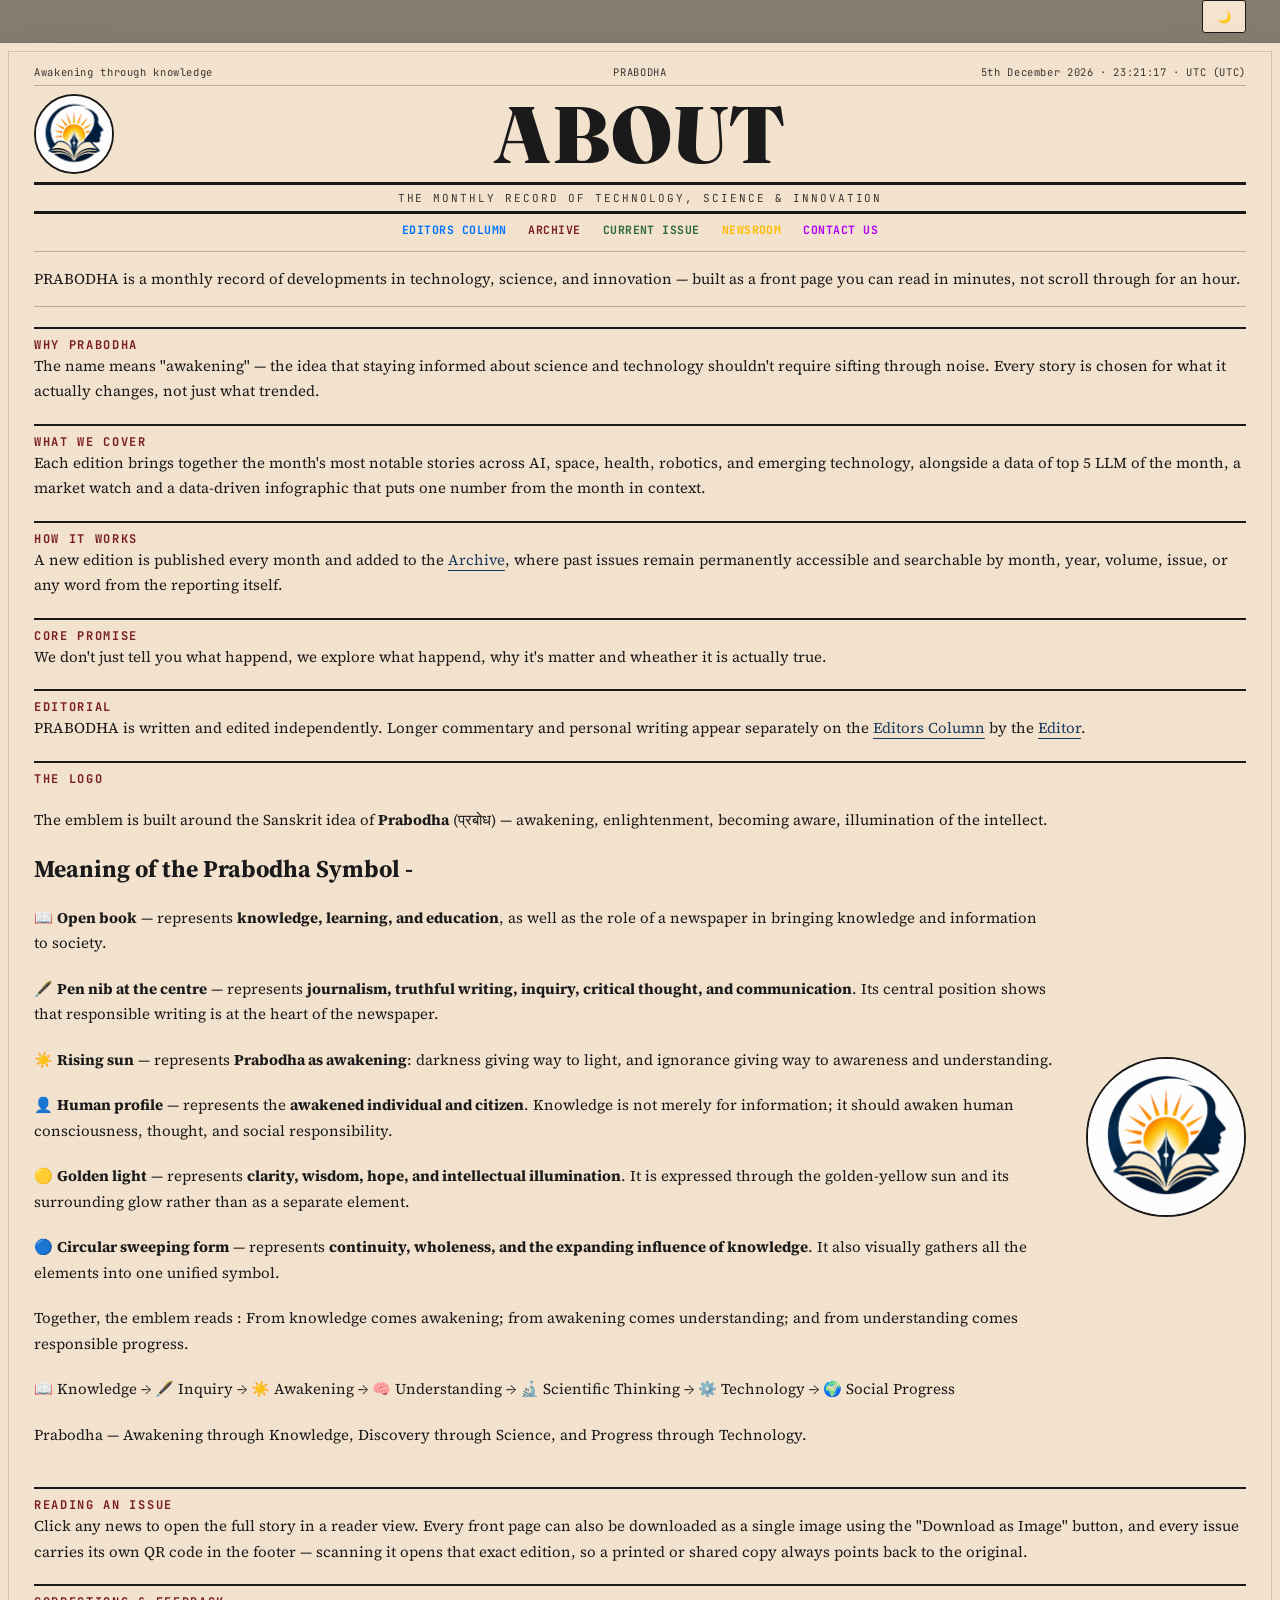
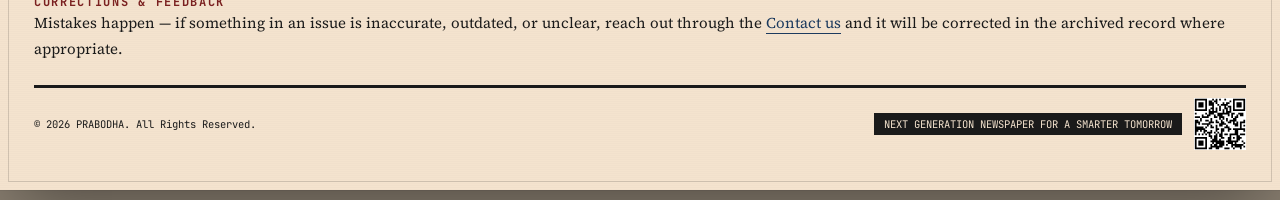
==== about.html @ 3f0d732d "ALL FILES UPLOAD" ====
<!DOCTYPE html>
<html lang="en">
<head>
<meta charset="UTF-8">
<meta name="viewport" content="width=device-width, initial-scale=1.0">
<title>About</title>
<link rel="preconnect" href="https://fonts.googleapis.com">
<link href="https://fonts.googleapis.com/css2?family=Fraunces:ital,opsz,wght@0,9..144,400;0,9..144,600;0,9..144,900;1,9..144,500&family=Source+Serif+4:ital,wght@0,400;0,600;1,400&family=JetBrains+Mono:wght@400;500;700&display=swap" rel="stylesheet">
<link rel="stylesheet" href="style.css">
<script src="qrcode-gen.js"></script>
<script>
  (function(){
    var t = localStorage.getItem("prabodha-theme") || "light";
    if (t === "dark") document.documentElement.setAttribute("data-theme", "dark");
  })();
</script>
<link rel="icon" type="image/png" href="image\PRABODHA - LOGObg.png">
</head>
<body>

<div class="page-toolbar no-print">
  <button id="themeToggle" class="theme-toggle" onclick="toggleTheme()">🌙 </button>
</div>

<div class="paper">
  <header class="masthead">
    <div class="masthead-top masthead-top-center">
      <span id="motto">Awakening through knowledge</span>
      <span>PRABODHA</span>
      <span id="liveDateTime">—</span>
    </div>
    <div class="title-row">
  <img src="image/PRABODHA - LOGO.png" alt="Logo" class="masthead-logo">
  <h1 class="title">ABOUT</h1>
</div>
    <div class="masthead-sub">THE MONTHLY RECORD OF TECHNOLOGY, SCIENCE &amp; INNOVATION</div>
    <nav class="sections">
      <a href="https://sites.google.com/view/tanmaysaha/blog" class="editors-link">Editors Column</a>
      <a href="archive.html" class="archive-link">Archive</a>
      <a href="index.html" class="current-link">Current Issue</a>
      <a href="https://mr-banti.github.io/prabodha-online/" class="newsroom-link">NEWSROOM</a>
      <a href="https://forms.gle/8tFfdZ5xhYNx6UPv8" class="contact-link">CONTACT US</a>
    </nav>
  </header>

  <section class="about-body">
    <p class="about-lead">
      PRABODHA is a monthly record of developments in technology, science, and innovation —
      built as a front page you can read in minutes, not scroll through for an hour.
    </p>

    <div class="section-heading">WHY PRABODHA</div>
    <p>
      The name means "awakening" — the idea that staying informed about science and technology
      shouldn't require sifting through noise. Every story is chosen for what it actually changes,
      not just what trended.
    </p>

    <div class="section-heading">WHAT WE COVER</div>
    <p>
      Each edition brings together the month's most notable stories across AI, space, health,
      robotics, and emerging technology, alongside a data of top 5 LLM of the month, a market watch and a data-driven infographic
      that puts one number from the month in context.
    </p>

    <div class="section-heading">HOW IT WORKS</div>
    <p>
      A new edition is published every month and added to the <a href="archive.html">Archive</a>,
      where past issues remain permanently accessible and searchable by month, year, volume, issue,
      or any word from the reporting itself.
    </p>

     <div class="section-heading">CORE PROMISE</div>
    <p>
       We don't just tell you what happend, we explore what happend, why it's matter and wheather it is actually true.
    </p>

    <div class="section-heading">EDITORIAL</div>
    <p>
      PRABODHA is written and edited independently. Longer commentary and personal writing appear
      separately on the <a href="https://sites.google.com/view/tanmaysaha/blog">Editors Column</a> by the <a href="https://sites.google.com/view/tanmaysaha"> Editor</a>.
    </p>

    <div class="section-heading">THE LOGO</div>
<div class="logo-about">
  <div class="logo-about-text">
    <p>
      The emblem is built around the Sanskrit idea of <strong>Prabodha</strong> (प्रबोध) —
      awakening, enlightenment, becoming aware, illumination of the intellect.
    </p>
    
    
    <h2>Meaning of the Prabodha Symbol -</h2>

   <p>📖 <strong>Open book</strong> — represents <strong>knowledge, learning, and education</strong>, as well as the role of a newspaper in bringing knowledge and information to society.</p>

   <p>🖋️ <strong>Pen nib at the centre</strong> — represents <strong>journalism, truthful writing, inquiry, critical thought, and communication</strong>. Its central position shows that responsible writing is at the heart of the newspaper.</p>

   <p>☀️ <strong>Rising sun</strong> — represents <strong>Prabodha as awakening</strong>: darkness giving way to light, and ignorance giving way to awareness and understanding.</p>

    <p>👤 <strong>Human profile</strong> — represents the <strong>awakened individual and citizen</strong>. Knowledge is not merely for information; it should awaken human consciousness, thought, and social responsibility.</p>

    <p>🟡 <strong>Golden light</strong> — represents <strong>clarity, wisdom, hope, and intellectual illumination</strong>. It is expressed through the golden-yellow sun and its surrounding glow rather than as a separate element.
    </p>

    <p>🔵 <strong>Circular sweeping form</strong> — represents <strong>continuity, wholeness, and the expanding influence of knowledge</strong>. It also visually gathers all the elements into one unified symbol.</p>

    
    <p>
      Together, the emblem reads : From knowledge comes awakening; from awakening comes understanding; and from understanding comes responsible progress.
    </p>

    <p>
      📖 Knowledge → 🖋️ Inquiry → ☀️ Awakening → 🧠 Understanding → 🔬 Scientific Thinking → ⚙️ Technology → 🌍 Social Progress
    </p>

    <p>
      Prabodha — Awakening through Knowledge, Discovery through Science, and Progress through Technology.
    </p>

  </div>
  <img src="image/PRABODHA - LOGO.png" alt="PRABODHA Logo" class="logo-about-img">
</div>


    <!-- <div class="section-heading">SECTIONS IN EVERY ISSUE</div>
    <p>
      <strong>Story</strong> — the month's single biggest development, covered in depth.<br>
      <strong>Short Story</strong> — smaller updates worth knowing in a few lines.<br>
      <strong>Headlines</strong> — a wider scan of the month's other major stories.<br>
      <strong>Market Watch</strong> — a quick snapshot of relevant market movement.<br>
      <strong>Top 5 AI models this last week or month </strong> — AI models.<br>
      <strong>Infographic</strong> — one number from the month, visualized.
    </p> -->

    <div class="section-heading">READING AN ISSUE</div>
    <p>
      Click any news to open the full story in a reader view. Every front page can also be
      downloaded as a single image using the "Download as Image" button, and every issue carries
      its own QR code in the footer — scanning it opens that exact edition, so a printed or shared
      copy always points back to the original.
    </p>

    <div class="section-heading">CORRECTIONS &amp; FEEDBACK</div>
    <p>
      Mistakes happen — if something in an issue is inaccurate, outdated, or unclear, reach out
      through the <a href="https://forms.gle/8tFfdZ5xhYNx6UPv8">Contact us</a> and
      it will be corrected in the archived record where appropriate.
    </p>
  </section>

  <footer class="paper-footer">
    <span>© <span id="copyYear"></span> PRABODHA. All Rights Reserved.</span>
    <div class="foot-right">
      <span class="foot-tag">NEXT GENERATION NEWSPAPER FOR A SMARTER TOMORROW</span>
      <span class="foot-qr" id="footQr" title="Scan to open About"></span>
    </div>
  </footer>
</div>

<script>
  // ---- Live local date, 24h time, and timezone in the masthead ----
  function ordinalSuffix(n) {
    const v = n % 100;
    if (v >= 11 && v <= 13) return "th";
    switch (n % 10) {
      case 1: return "st";
      case 2: return "nd";
      case 3: return "rd";
      default: return "th";
    }
  }
  function updateLiveDateTime() {
    const el = document.getElementById("liveDateTime");
    if (!el) return;
    const now = new Date();
    const day = now.getDate();
    const month = now.toLocaleString("en-US", { month: "long" });
    const year = now.getFullYear();
    const hh = String(now.getHours()).padStart(2, "0");
    const mm = String(now.getMinutes()).padStart(2, "0");
    const ss = String(now.getSeconds()).padStart(2, "0");
    let tz = Intl.DateTimeFormat().resolvedOptions().timeZone || "";
    try {
      const tzShort = new Intl.DateTimeFormat("en-US", { timeZoneName: "short" })
        .formatToParts(now).find(p => p.type === "timeZoneName");
      if (tzShort) tz = `${tz} (${tzShort.value})`;
    } catch (e) {}
    el.textContent = `${day}${ordinalSuffix(day)} ${month} ${year} · ${hh}:${mm}:${ss} · ${tz}`;
  }
  updateLiveDateTime();
  setInterval(updateLiveDateTime, 1000);
  document.getElementById("copyYear").textContent = new Date().getFullYear();

  function renderPageQr() {
    const el = document.getElementById("footQr");
    if (!el || typeof qrcode !== "function") return;
    const link = window.location.href.split("?")[0].split("#")[0];
    const qr = qrcode(0, "M");
    qr.addData(link);
    qr.make();
    el.innerHTML = qr.createSvgTag({ cellSize: 2, margin: 1 });
    el.title = link;
  }
  renderPageQr();

  function toggleTheme() {
    const root = document.documentElement;
    const isDark = root.getAttribute("data-theme") === "dark";
    if (isDark) { root.removeAttribute("data-theme"); localStorage.setItem("prabodha-theme", "light"); }
    else { root.setAttribute("data-theme", "dark"); localStorage.setItem("prabodha-theme", "dark"); }
    updateThemeBtn();
  }
  function updateThemeBtn() {
    const btn = document.getElementById("themeToggle");
    if (!btn) return;
    btn.textContent = document.documentElement.getAttribute("data-theme") === "dark" ? "☀️ " : "🌙 ";
  }
  updateThemeBtn();
</script>
</body>
</html>
---- style.css ----
/* ============================================================
   PRABODH — broadsheet newsprint design system
   Palette: #f2ede1 paper, #1a1a1a ink, #7a1f1f masthead red,
            #1c3a5e tech-blue accent, #b7ac95 hairline
   Type: Fraunces (display), Source Serif 4 (body), JetBrains Mono (data/labels)
   ============================================================ */

:root{
  --paper:#f4e3ce;
  --paper-shade:#ecd5b8;
  --ink:#1a1a1a;
  --ink-soft:#3a3632;
  --rule:#b7ac95;
  --rule-strong:#1a1a1a;
  --red:#7a2020;
  --blue:#1c3a5e;
  --blue-soft:#5c8fb3;
  --green:#2e6b3e;
}

[data-theme="dark"]{
  --paper:#1b1a17;
  --paper-shade:#232019;
  --ink:#ece6d9;
  --ink-soft:#b8afa0;
  --rule:#4a463c;
  --rule-strong:#ece6d9;
  --red:#d9615c;
  --blue:#7aa9d1;
  --blue-soft:#5c8fb3;
  --green:#5fa872;
}

*{box-sizing:border-box;}
html{scroll-behavior:smooth; overflow-x:hidden; max-width:100%;}

body{
  margin:0;
  background:#867c6e;
  font-family:'Source Serif 4', serif;
  color:var(--ink);
  -webkit-font-smoothing:antialiased;
  transition:background .2s ease;
  overflow-x:hidden;
  max-width:100%;
}
[data-theme="dark"] body{background:#0e0d0b;}
[data-theme="dark"] .startup{background:var(--paper-shade); border-color:var(--ink);}
[data-theme="dark"] .demo-source{color:var(--ink-soft);}
[data-theme="dark"] .foot-tag{background:var(--paper-shade); color:var(--ink);}
[data-theme="dark"] .paper{box-shadow:0 0 0 1px rgba(255,255,255,0.06), 0 30px 60px -20px rgba(0,0,0,0.6);}
[data-theme="dark"] .paper::before{border-color:rgba(255,255,255,0.12);}
[data-theme="dark"] .overlay-inner{box-shadow:0 20px 60px rgba(0,0,0,0.7); border-color:rgba(255,255,255,0.12);}
[data-theme="dark"] img.lead-image,
[data-theme="dark"] img.article-img,
[data-theme="dark"] img.sec-img,
[data-theme="dark"] img.feat-img,
[data-theme="dark"] img.bottom-img,
[data-theme="dark"] img.highlight-img{filter:brightness(.92) contrast(1.05);}

.paper{
  max-width:1330px;
  margin:10px auto;
  background:
    repeating-linear-gradient(0deg, rgba(0,0,0,0.012) 0px, rgba(0,0,0,0.012) 1px, transparent 1px, transparent 2px),
    var(--paper);
  box-shadow: 0 0 0 1px rgba(0,0,0,0.05), 0 30px 60px -20px rgba(0,0,0,0.4);
  padding: 22px 34px 40px;
  position:relative;
}

.paper::before{
  content:"";
  position:absolute; inset:8px;
  border:1px solid rgba(0,0,0,0.15);
  pointer-events:none;
}

/* ---------- MASTHEAD ---------- */
.masthead-top{
  display:flex;
  justify-content:space-between;
  font-family:'JetBrains Mono', monospace;
  font-size:10.5px;
  letter-spacing:0.06em;
  padding-bottom:6px;
  border-bottom:1px solid var(--rule);
  color:var(--ink-soft);
  margin-bottom: 8px;
}

/* ---------- MASTHEAD LOGO---------- */

.masthead .title-row {
  position: relative;
  display: flex;
  align-items: center;
  justify-content: center;
  margin: 0;
  line-height: 1;
}
.masthead .title-row .title {
  margin: 0 !important;
  line-height: 1 !important;
  font-size: 5rem !important;
}
.masthead-logo {
  position: absolute;
  left: 0;
  height: 80px;
  width: 80px;
  border-radius: 50%;
  object-fit: cover;
  border: 2px solid var(--ink)
}

/* Centered-title variant (About / Archive pages) — keeps index.html untouched */
.masthead-top.masthead-top-center > *{ flex:1 1 0; }
.masthead-top.masthead-top-center > *:first-child{ text-align:left; }
.masthead-top.masthead-top-center > *:last-child{ text-align:right; }
.masthead-top.masthead-top-center > *:not(:first-child):not(:last-child){ text-align:center; }

.title{
  font-family:'Fraunces', serif;
  font-weight:900;
  font-size:clamp(42px, 7vw, 76px);
  text-align:center;
  letter-spacing:0.01em;
  margin:14px 0 2px;
  line-height:0.95;
}

.masthead-sub{
  text-align:center;
  font-family:'JetBrains Mono', monospace;
  font-size:11px;
  letter-spacing:0.18em;
  color:var(--ink-soft);
  border-top:3px solid var(--ink);
  border-bottom:3px solid var(--ink);
  padding:6px 0;
  margin-top:8px;
}

.sections{
  display:flex;
  justify-content:center;
  gap:22px;
  flex-wrap:wrap;
  padding:8px 0 10px;
  font-family:'JetBrains Mono', monospace;
  font-size:11.5px;
  letter-spacing:0.04em;
  border-bottom:1px solid var(--rule);
}
.sections a{
  color:var(--ink);
  text-decoration:none;
  text-transform:uppercase;
  padding-bottom:2px;
  border-bottom:2px solid transparent;
  transition:border-color .15s;
}
.sections a:hover, .sections a:focus-visible{border-color:var(--red);}
.sections a.archive-link{color:var(--red); font-weight:700;}
.sections a.current-link{color:var(--green); font-weight:700;}
.sections a.about-link{color:#ff7002; font-weight:700;}
.sections a.newsroom-link{color:#fcbd01; font-weight:700;}
.sections a.editors-link{color:#0173ff; font-weight:700;}
.sections a.contact-link{color:#b103fc; font-weight:700;}

/* ---------- HIGHLIGHTS STRIP ---------- */
.highlights{
  display:grid;
  grid-template-columns:repeat(4,1fr);
  gap:0;
  margin-top:14px;
  
}
.highlight-item{
  padding:12px 14px;
  border-right:1px solid var(--rule);
  cursor:pointer;
  display:flex;
  flex-direction:row-reverse;
  gap:10px;
  align-items:flex-start;
}
.highlight-item:last-child{border-right:none;}
.highlight-item .h-tag{
  font-family:'JetBrains Mono', monospace;
  font-size:10px;
  letter-spacing:0.08em;
  color:var(--red);
  font-weight:700;
}
.highlight-item .h-title{
  font-family:'Fraunces', serif;
  font-weight:600;
  font-size:14.5px;
  line-height:1.25;
  margin:5px 0 6px;
}
.highlight-item .h-page{
  font-family:'JetBrains Mono', monospace;
  font-size:10px;
  color:var(--ink-soft);
}
.highlight-item:hover .h-title{color:var(--red);}
.h-text{flex:1; min-width:0;}

/* ---------- MAIN GRID ---------- */
.front-grid{
  display:grid;
  grid-template-columns: 1fr 300px;
  gap:0 26px;
  margin-top:8px;
}

/* Column 1 block: lead story + demo tab stacked together */
.col1-block{
  grid-column:1;
}
.lead-story{
  border-bottom:1px solid var(--rule);
  padding-bottom:22px;
  cursor:pointer;
}
.kicker{
  font-family:'JetBrains Mono', monospace;
  font-size:11px;
  letter-spacing:0.1em;
  color:var(--red);
  font-weight:700;
}
.lead-headline{
  font-family:'Fraunces', serif;
  font-weight:900;
  font-size:clamp(30px, 3.6vw, 44px);
  line-height:1.04;
  margin:8px 0 8px;
}
.lead-deck{
  font-family:'Source Serif 4', serif;
  font-style:italic;
  font-size:17px;
  color:var(--blue);
  margin:0 0 14px;
}
.lead-body-preview{
  display:grid;
  grid-template-columns: 1fr 1.3fr;
  gap:18px;
  align-items:start;
}
.lead-body-preview.no-image{
  grid-template-columns: 1fr;
}
.lead-dateplace{
  font-weight:700;
  font-size:14px;
}
.lead-text{
  font-size:14.5px;
  line-height:1.55;
  column-gap:18px;
}
.lead-text p{
  text-align:justify;
  margin:0 0 12px;
}
.lead-text p:last-child{margin-bottom:0;}
.lead-text-full{
  margin-top:14px;
}
.lead-image{
  width:100%;
  aspect-ratio:16/10;
  object-fit:cover;
  border:1px solid var(--ink);
}
.lead-caption{
  font-family:'JetBrains Mono', monospace;
  font-size:10.5px;
  color:var(--ink-soft);
  margin-top:6px;
  font-style:italic;
}
.read-more{
  display:inline-block;
  margin-top:10px;
  font-family:'JetBrains Mono', monospace;
  font-size:11px;
  letter-spacing:0.06em;
  color:var(--red);
  font-weight:700;
}

/* ---------- RAIL / SIDEBAR ---------- */
.rail{grid-column:2; align-self:start;}
.rail-block{margin-bottom:20px;}
.rail-head{
  font-family:'Fraunces', serif;
  font-weight:700;
  font-size:15px;
  text-transform:uppercase;
  letter-spacing:0.04em;
  border-bottom:2px solid var(--ink);
  padding-bottom:5px;
  margin:0 0 10px;
}
.rail-section-label{
  font-family:'JetBrains Mono', monospace;
  font-size:11px;
  font-weight:700;
  letter-spacing:0.12em;
  color:var(--ink-soft);
  border-top:2px solid var(--ink);
  border-bottom:none;
  padding:7px 0 0;
  margin:0 0 10px;
  text-transform:uppercase;
}
.brief-item{
  padding:9px 0;
  border-bottom:1px dashed var(--rule);
  cursor:pointer;
}
.brief-item:last-child{border-bottom:none;}
.brief-item h4{
  font-family:'Fraunces', serif;
  font-size:14px;
  font-weight:600;
  color:var(--blue);
  margin:0 0 4px;
  line-height:1.25;
}
.brief-item:hover h4{color:var(--red);}
.brief-item .b-tag,
.brief-item .h-tag{
  font-family:'JetBrains Mono', monospace;
  font-size:10px;
  letter-spacing:0.08em;
  color:var(--red);
  font-weight:700;
}
.brief-item p{
  text-align:justify;
  font-size:12.5px;
  margin:0 0 4px;
  color:var(--ink-soft);
  line-height:1.4;
}
.brief-item .h-page{
  font-family:'JetBrains Mono', monospace;
  font-size:10px;
  color:var(--ink-soft);
}

.market{
  background:var(--paper-shade);
  color:var(--ink);
  border:1px solid var(--ink);
  padding:12px 14px 14px;
}
.market .rail-head{
  color:var(--ink);
  border-bottom:2px solid var(--ink);
}
.market-table{width:100%; border-collapse:collapse; font-family:'JetBrains Mono', monospace; font-size:11.5px;}
.market-table td{padding:5px 0; border-bottom:1px solid var(--rule);}
.market-table tr:last-child td{border-bottom:none;}
.market-table td.name{color:var(--ink);}
.market-table td.change{text-align:right; font-weight:700;}
.change.up{color:#3f8f4c;}
.change.down{color:#b23c3c;}
.market-note{font-family:'JetBrains Mono', monospace; font-size:9.5px; color:var(--ink-soft); margin-top:8px;}

/* ---------- STARTUP SPOTLIGHT (boxed, section-label heading like other sections) ---------- */
.startup{
  cursor:pointer;
  background:var(--paper-shade);
  border:1px solid var(--ink);
  padding:12px 14px 14px;
}
.startup-section-label{
  font-family:'JetBrains Mono', monospace;
  font-size:11px;
  font-weight:700;
  letter-spacing:0.12em;
  color:var(--ink-soft);
  border-bottom:2px solid var(--ink);
  padding-bottom:7px;
  margin:0 0 10px;
  text-transform:uppercase;
}
.startup-img{
  width:100%;
  aspect-ratio:16/10;
  object-fit:cover;
  border:1px solid var(--ink);
  margin-bottom:8px;
}
.startup-tag{
  font-family:'JetBrains Mono', monospace;
  font-size:10px;
  letter-spacing:0.08em;
  color:var(--red);
  font-weight:700;
}
.startup-headline{
  font-family:'Fraunces', serif;
  font-weight:700;
  font-size:15px;
  line-height:1.25;
  color:var(--blue);
  margin:5px 0 6px;
}
.startup:hover .startup-headline{color:var(--red);}
.startup-summary{
  font-family:'Source Serif 4', serif;
  font-size:12.5px;
  line-height:1.45;
  color:var(--ink-soft);
  margin:0;
  text-align:justify;
}

/* ---------- DEMO TAB (placeholder section below cover story) ---------- */
.demo-tab{
  background:var(--paper-shade);
  color:var(--ink);
  border:1px solid var(--ink);
  padding:12px 14px 14px;
  margin-top:16px;
}
.demo-tab .rail-head{
  color:var(--ink);
  border-bottom:2px solid var(--ink);
}
.demo-tab-body{
  font-family:'JetBrains Mono', monospace;
  font-size:11px;
  font-weight:700;
  color:var(--ink-soft);
  line-height:1.7;
}
.demo-table{
  width:100%;
  border-collapse:collapse;
  font-family:'JetBrains Mono', monospace;
  font-size:11px;
  font-weight:700;
}
.demo-table th, .demo-table td{
  padding:7px 8px;
  text-align:center;
  border-bottom:1px solid var(--rule);
}
.demo-table th{
  color:var(--ink);
  font-weight:700;
  text-transform:uppercase;
  letter-spacing:0.04em;
  font-size:10px;
  border-bottom:2px solid var(--ink);
}
.demo-table td{color:var(--ink-soft); font-weight:700;}
.demo-table td.demo-rank{
  font-weight:700;
  color:var(--ink);
}
.demo-table td.demo-name{
  font-weight:700;
  color:var(--ink);
}
.demo-table .col-basis{width:56px; text-align:center;}
.demo-table .col-name{width:150px; text-align:left; white-space:nowrap;}
.demo-source{
  font-family:'JetBrains Mono', monospace;
  font-size:9.5px;
  color:var(--ink-soft);
  margin-top:8px;
}
.trend{font-size:10px; margin-left:2px;}
.trend-up{color:#3f8f4c;}
.trend-down{color:#b23c3c;}
.trend-same{color:var(--blue);}
.demo-table tr:last-child td{border-bottom:none;}

/* ---------- SECTION HEADING ---------- */
.section-heading{
  grid-column:1 / -1;
  font-family:'JetBrains Mono', monospace;
  font-size:12px;
  font-weight:700;
  letter-spacing:0.14em;
  color:var(--ink-soft);
  border-top:2px solid var(--ink);
  padding-top:8px;
  margin-top:6px;
}

/* ---------- SECONDARY 3-COL ---------- */
.secondary-grid{
  grid-column:1 / -1;
  display:grid;
  grid-template-columns:repeat(3,1fr);
  gap:22px;
  padding:14px 0 20px;
}
.sec-story{cursor:pointer;}
.sec-tag{
  font-family:'JetBrains Mono', monospace;
  font-size:10px;
  letter-spacing:0.08em;
  color:var(--blue);
  font-weight:700;
}
.sec-headline{
  font-family:'Fraunces', serif;
  font-weight:700;
  font-size:18px;
  line-height:1.2;
  margin:6px 0 8px;
}
.sec-story:hover .sec-headline{color:var(--red);}
.sec-img{
  width:100%;
  aspect-ratio:16/10;
  object-fit:cover;
  border:1px solid var(--ink);
  margin-bottom:8px;
}
.sec-summary{font-size:13px; line-height:1.45; color:var(--ink-soft); margin:0; text-align:justify;}
.sec-page{font-family:'JetBrains Mono', monospace; font-size:10px; color:var(--ink-soft); float:right;}

/* ---------- FEATURE ROW (2 featured stories + quote/infographic) ---------- */
.feature-row{
  grid-column:1 / -1;
  display:grid;
  grid-template-columns: 1fr 1fr 0.85fr;
  gap:0 28px;
  align-items:start;
  padding:22px 0;
}
.featured-story{cursor:pointer;}
.featured-story-2{cursor:pointer;}
.feat-tag{font-family:'JetBrains Mono', monospace; font-size:10px; letter-spacing:0.08em; color:var(--red); font-weight:700;}
.feat-headline{font-family:'Fraunces', serif; font-weight:900; font-size:23px; line-height:1.12; margin:8px 0 6px;}
.featured-story:hover .feat-headline{color:var(--red);}
.feat-dek{font-style:italic; color:var(--blue); font-size:14px; margin:0 0 10px;}
.feat-body{display:flex; gap:14px; align-items:flex-start;}
.feat-img{width:120px; aspect-ratio:1/1.1; object-fit:cover; border:1px solid var(--ink); flex-shrink:0;}
.feat-summary{font-size:13.5px; line-height:1.5; color:var(--ink-soft); margin:0; text-align:justify;}

.quote-info-col{
  display:flex;
  flex-direction:column;
  gap:16px;
}

.infographic-block{
  border:1px solid var(--rule);
  padding:14px;
}
.info-title{
  font-family:'JetBrains Mono', monospace;
  font-size:10px; letter-spacing:0.08em; color:var(--blue); font-weight:700;
  margin-bottom:2px;
}
.info-headline{font-family:'Fraunces', serif; font-weight:700; font-size:16px; margin:0 0 10px;}
.donut-wrap{display:flex; align-items:center; gap:14px;}
.donut-legend{font-size:11px; line-height:1.9;}
.legend-swatch{display:inline-block; width:10px; height:10px; margin-right:6px; vertical-align:middle;}
.info-source{font-family:'JetBrains Mono', monospace; font-size:9.5px; color:var(--ink-soft); margin-top:8px;}




/* ---------- BOTTOM STRIP ---------- */
.bottom-strip{
  grid-column:1 / -1;
  display:grid;
  grid-template-columns:repeat(3,1fr);
  gap:22px;
  padding-top:20px;
}
.bottom-item{display:flex; gap:12px; cursor:pointer;}
.bottom-img{width:90px; height:90px; object-fit:cover; border:1px solid var(--ink); flex-shrink:0;}
.bottom-tag{font-family:'JetBrains Mono', monospace; font-size:9.5px; letter-spacing:0.06em; color:var(--blue); font-weight:700;}
.bottom-headline{font-family:'Fraunces', serif; font-weight:700; font-size:14.5px; line-height:1.2; margin:4px 0 4px;}
.bottom-item:hover .bottom-headline{color:var(--red);}
.bottom-summary{font-size:11.5px; color:var(--ink-soft); line-height:1.35; margin:0; text-align:justify;}

/* ---------- FOOTER ---------- */
.paper-footer{
  margin-top:24px;
  border-top:3px solid var(--ink);
  padding-top:10px;
  display:flex;
  justify-content:space-between;
  align-items:center;
  flex-wrap:wrap;
  gap:8px;
  font-family:'JetBrains Mono', monospace;
  font-size:10.5px;
}
.foot-links{display:flex; gap:16px;}
.foot-links a{color:var(--ink); text-decoration:none;}
.foot-tag{background:var(--ink); color:var(--paper); padding:4px 10px;}
.foot-middle{display:flex; align-items:center; gap:16px; font-family:'JetBrains Mono',monospace; font-size:11px; letter-spacing:0.5px;}
.foot-right{display:flex; align-items:center; gap:12px;}
.foot-qr{display:flex; align-items:center;}
.foot-qr svg{width:52px; height:52px; display:block;}

/* ---------- OVERLAY (article reader) ---------- */
.overlay{
  position:fixed; inset:0;
  background:rgba(20,18,14,0.78);
  display:none;
  align-items:flex-start;
  justify-content:center;
  overflow-y:auto;
  padding:40px 16px;
  z-index:100;
}
.overlay.open{display:flex;}
.overlay-inner{
  background:var(--paper);
  max-width:720px;
  width:100%;
  padding:36px 40px 46px;
  position:relative;
  box-shadow:0 20px 60px rgba(0,0,0,0.5);
  border:1px solid rgba(0,0,0,0.2);
}
.close-btn{
  position:absolute; top:14px; right:16px;
  background:none; border:none;
  font-size:28px; line-height:1; cursor:pointer;
  color:var(--ink); font-family:serif;
}
.close-btn:hover{color:var(--red);}
.article-tag{font-family:'JetBrains Mono', monospace; font-size:11px; color:var(--red); letter-spacing:0.08em; font-weight:700;}
.lead-story .article-tag{display:block; margin-top:12px; margin-bottom:8px;}
.article-headline{font-family:'Fraunces', serif; font-weight:900; font-size:32px; line-height:1.08; margin:10px 0 8px;}
.article-dek{font-style:italic; color:var(--blue); font-size:16px; margin:0 0 14px;}
.article-meta{font-family:'JetBrains Mono', monospace; font-size:10.5px; color:var(--ink-soft); border-top:1px solid var(--rule); border-bottom:1px solid var(--rule); padding:6px 0; margin-bottom:16px;}
.article-img{width:100%; aspect-ratio:16/9; object-fit:cover; border:1px solid var(--ink); margin-bottom:6px;}
.article-caption{font-family:'JetBrains Mono', monospace; font-size:10.5px; color:var(--ink-soft); font-style:italic; margin:0 0 18px;}
.article-body p{font-size:16px; line-height:1.65; margin:0 0 14px; text-align:justify;}
.article-body p:first-child::first-letter{
  font-family:'Fraunces', serif; font-weight:900; font-size:52px; float:left; line-height:0.8; padding:6px 8px 0 0; color:var(--red);
}

/* ---------- ARTICLE SOURCES (numbered, shown only inside opened article) ---------- */
.article-sources{
  margin-top:22px;
  padding-top:12px;
  border-top:1px dashed var(--rule);
}
.article-sources-head{
  font-family:'JetBrains Mono', monospace;
  font-size:9.5px;
  font-weight:700;
  letter-spacing:0.14em;
  color:var(--ink-soft);
  margin-bottom:6px;
}
.source-list{
  list-style:none;
  margin:0;
  padding:0;
}
.source-item{
  font-family:'JetBrains Mono', monospace;
  font-size:10.5px;
  line-height:1.6;
  color:var(--ink-soft);
}
.source-num{
  color:var(--red);
  font-weight:700;
  margin-right:2px;
}
.source-item a{
  color:var(--blue);
  text-decoration:none;
  border-bottom:1px dotted var(--blue-soft);
  word-break:break-all;
}
.source-item a:hover{color:var(--red); border-color:var(--red);}

/* Inline in-text citation marker, e.g. typed as [[1]] in a paragraph */
.cite-marker{
  font-family:'JetBrains Mono', monospace;
  font-size:0.68em;
  font-weight:700;
  line-height:0;
  margin-left:1px;
}
.cite-marker a{
  color:var(--red);
  text-decoration:none;
  padding:0 1px;
}
.cite-marker a:hover{text-decoration:underline;}

/* Brief highlight flash when jumping to a source from an in-text marker */
.source-flash{
  background:rgba(122,32,32,0.12);
  transition:background 0.6s ease;
}

/* ---------- ARCHIVE PAGE ---------- */
.archive-stats{
  display:grid;
  grid-template-columns:repeat(3, 1fr);
  gap:0;
  border:1px solid var(--ink);
  border-bottom:3px solid var(--ink);
  margin-top:18px;
}
.stat-block{
  padding:18px 12px;
  text-align:center;
  border-right:1px solid var(--rule);
}
.stat-block:last-child{border-right:none;}
.stat-num{
  font-family:'Fraunces', serif;
  font-weight:900;
  font-size:26px;
  color:var(--red);
  line-height:1.2;
}
.stat-label{
  font-family:'JetBrains Mono', monospace;
  font-size:10px;
  letter-spacing:0.5px;
  color:var(--ink-soft);
  margin-top:4px;
}
.archive-search-wrap{margin-top:16px; position:relative; display:flex; align-items:center;}
.archive-search-icon{
  position:absolute;
  left:14px;
  width:16px;
  height:16px;
  color:var(--ink-soft);
  pointer-events:none;
}
.archive-search{
  width:100%;
  box-sizing:border-box;
  padding:12px 90px 12px 40px;
  font-family:'JetBrains Mono', monospace;
  font-size:13px;
  border:1px solid var(--ink);
  background:var(--paper);
  color:var(--ink);
  outline:none;
}
.archive-search::placeholder{color:var(--ink-soft);}
.archive-search:focus{border-color:var(--red);}
.archive-search-status{
  position:absolute;
  right:14px;
  font-family:'JetBrains Mono', monospace;
  font-size:10px;
  color:var(--ink-soft);
  white-space:nowrap;
}
.archive-list{padding-top:10px; min-height:40vh;}

/* ---------- ABOUT PAGE ---------- */
.about-body{padding-top:14px; min-height:40vh;}
.about-body .section-heading{color:var(--red);}
.about-lead{
  font-family:'Fraunces', serif;
  font-size:19px;
  line-height:1.5;
  color:var(--ink);
  padding-bottom:14px;
  border-bottom:1px solid var(--rule);
  margin-bottom:14px;
}
.about-body p{
  font-family:'Source Serif 4', serif;
  font-size:15px;
  line-height:1.7;
  margin:0 0 20px;
}
.about-body a{color:var(--blue); text-decoration:none; border-bottom:1px solid var(--blue);}
.about-body a:hover{color:var(--red); border-color:var(--red);}
.archive-row{
  display:grid;
  grid-template-columns:170px 1fr 90px;
  align-items:center;
  gap:20px;
  padding:16px 4px;
  border-bottom:1px solid var(--rule);
  text-decoration:none;
  color:var(--ink);
}
.archive-row:hover .archive-headline{color:var(--red);}
.archive-date{
  font-family:'JetBrains Mono', monospace;
  font-size:11px;
  color:var(--ink-soft);
  line-height:1.5;
}
.archive-issue{color:var(--blue);}
.archive-headline{
  font-family:'Fraunces', serif;
  font-weight:600;
  font-size:18px;
  line-height:1.25;
}
.archive-arrow{
  font-family:'JetBrains Mono', monospace;
  font-size:11px;
  font-weight:700;
  color:var(--red);
  text-align:right;
}
.archive-empty{
  font-size:14px;
  color:var(--ink-soft);
  padding:30px 4px;
}
@media (max-width:640px){
  .archive-row{grid-template-columns:1fr; gap:6px;}
  .archive-arrow{text-align:left;}
  .archive-stats{grid-template-columns:1fr;}
  .stat-block{border-right:none; border-bottom:1px solid var(--rule);}
  .stat-block:last-child{border-bottom:none;}
}

/* ---------- TOOLBAR (Save PDF / Download Image) ---------- */
.toolbar{
  max-width:1200px;
  margin:0 auto 12px;
  display:flex;
  gap:10px;
  justify-content:flex-end;
}
.toolbar button{
  font-family:'JetBrains Mono', monospace;
  font-size:11.5px;
  font-weight:700;
  letter-spacing:0.03em;
  padding:8px 14px;
  border:1px solid var(--ink);
  background:var(--paper);
  color:var(--ink);
  cursor:pointer;
  border-radius:3px;
}
.toolbar button:hover{background:var(--ink); color:var(--paper);}

/* ---------- THEME TOGGLE ---------- */
.theme-toggle{
  font-family:'JetBrains Mono', monospace;
  font-size:11.5px;
  font-weight:700;
  letter-spacing:0.03em;
  padding:8px 14px;
  border:1px solid var(--ink);
  background:var(--paper);
  color:var(--ink);
  cursor:pointer;
  border-radius:3px;
}
.theme-toggle:hover{background:var(--ink); color:var(--paper);}
.page-toolbar{
  max-width:1330px;
  margin:0 auto 10px;
  display:flex;
  justify-content:flex-end;
  padding:0 34px;
}
@media (max-width:880px){ .page-toolbar{padding:0 16px;} }

@media print{
  body{background:#fff !important;}
  .no-print{display:none !important;}
  .paper{
    box-shadow:none !important;
    margin:0 !important;
    max-width:none !important;
    border:none !important;
  }
  .paper::before{display:none !important;}
  .overlay{display:none !important;}
}

/* ---------- RESPONSIVE ---------- */
@media (max-width: 880px){
  .paper{padding:16px 16px 30px;}
  .masthead-top{flex-direction:column; gap:2px;}
  .highlights{grid-template-columns:repeat(2,1fr);}
  .highlight-item:nth-child(2){border-right:none;}
  .front-grid{grid-template-columns:1fr;}
  .rail{grid-column:1;}
  .lead-body-preview{grid-template-columns:1fr;}
  .secondary-grid{grid-column:1; grid-template-columns:1fr;}
  .feature-row{grid-template-columns:1fr;}
  .bottom-strip{grid-template-columns:1fr;}
  .overlay-inner{padding:26px 20px 32px;}
  .article-headline{font-size:24px;}
}

@media (max-width: 600px){
  .paper{width:100%; padding:14px 12px 24px; margin:0 auto;}
  .masthead .title-row .title{font-size:clamp(24px,10vw,38px) !important;}
  .masthead-logo{position:static; height:40px; width:40px; margin-bottom:6px;}
  .masthead .title-row{flex-direction:column;}
  .masthead-top{font-size:9px; flex-wrap:wrap; gap:2px;}
  .masthead-top span{min-width:0; word-break:break-word;}
  .sections{flex-wrap:wrap; row-gap:4px; word-break:break-word;}
  .demo-tab, .rail-block.market{overflow-x:auto; max-width:100%;}
  .demo-table{min-width:420px;}
  .archive-search-wrap{flex-wrap:wrap;}
  .archive-search{font-size:13px; min-width:0; width:100%;}
  .front-grid, .rail, .secondary-grid, .feature-row, .bottom-strip, .highlights{min-width:0;}
  .front-grid > *, .rail > *, .secondary-grid > *, .feature-row > *, .bottom-strip > *, .highlights > *{min-width:0;}
  h1,h2,h3,h4,p,span,div,a{overflow-wrap:break-word; word-break:break-word;}
  img{max-width:100%; height:auto;}
  table{max-width:100%;}
}

@media (prefers-reduced-motion: reduce){
  html{scroll-behavior:auto;}
  *{transition:none !important;}
}

/* Keyboard focus visibility */
a:focus-visible, button:focus-visible, [tabindex]:focus-visible{
  outline:2px solid var(--red);
  outline-offset:2px;
}


/* logo in about */

.logo-about {
  display: flex;
  align-items: center;
  gap: 32px;
  margin: 20px 0;
}
.logo-about-text {
  flex: 1;
}
.logo-about-img {
  width: 160px;
  height: 160px;
  object-fit: cover;
  border-radius: 50%;
  border: 2px solid var(--ink);
  flex-shrink: 0;
}
@media (max-width: 640px) {
  .logo-about {
    flex-direction: column;
  }
}
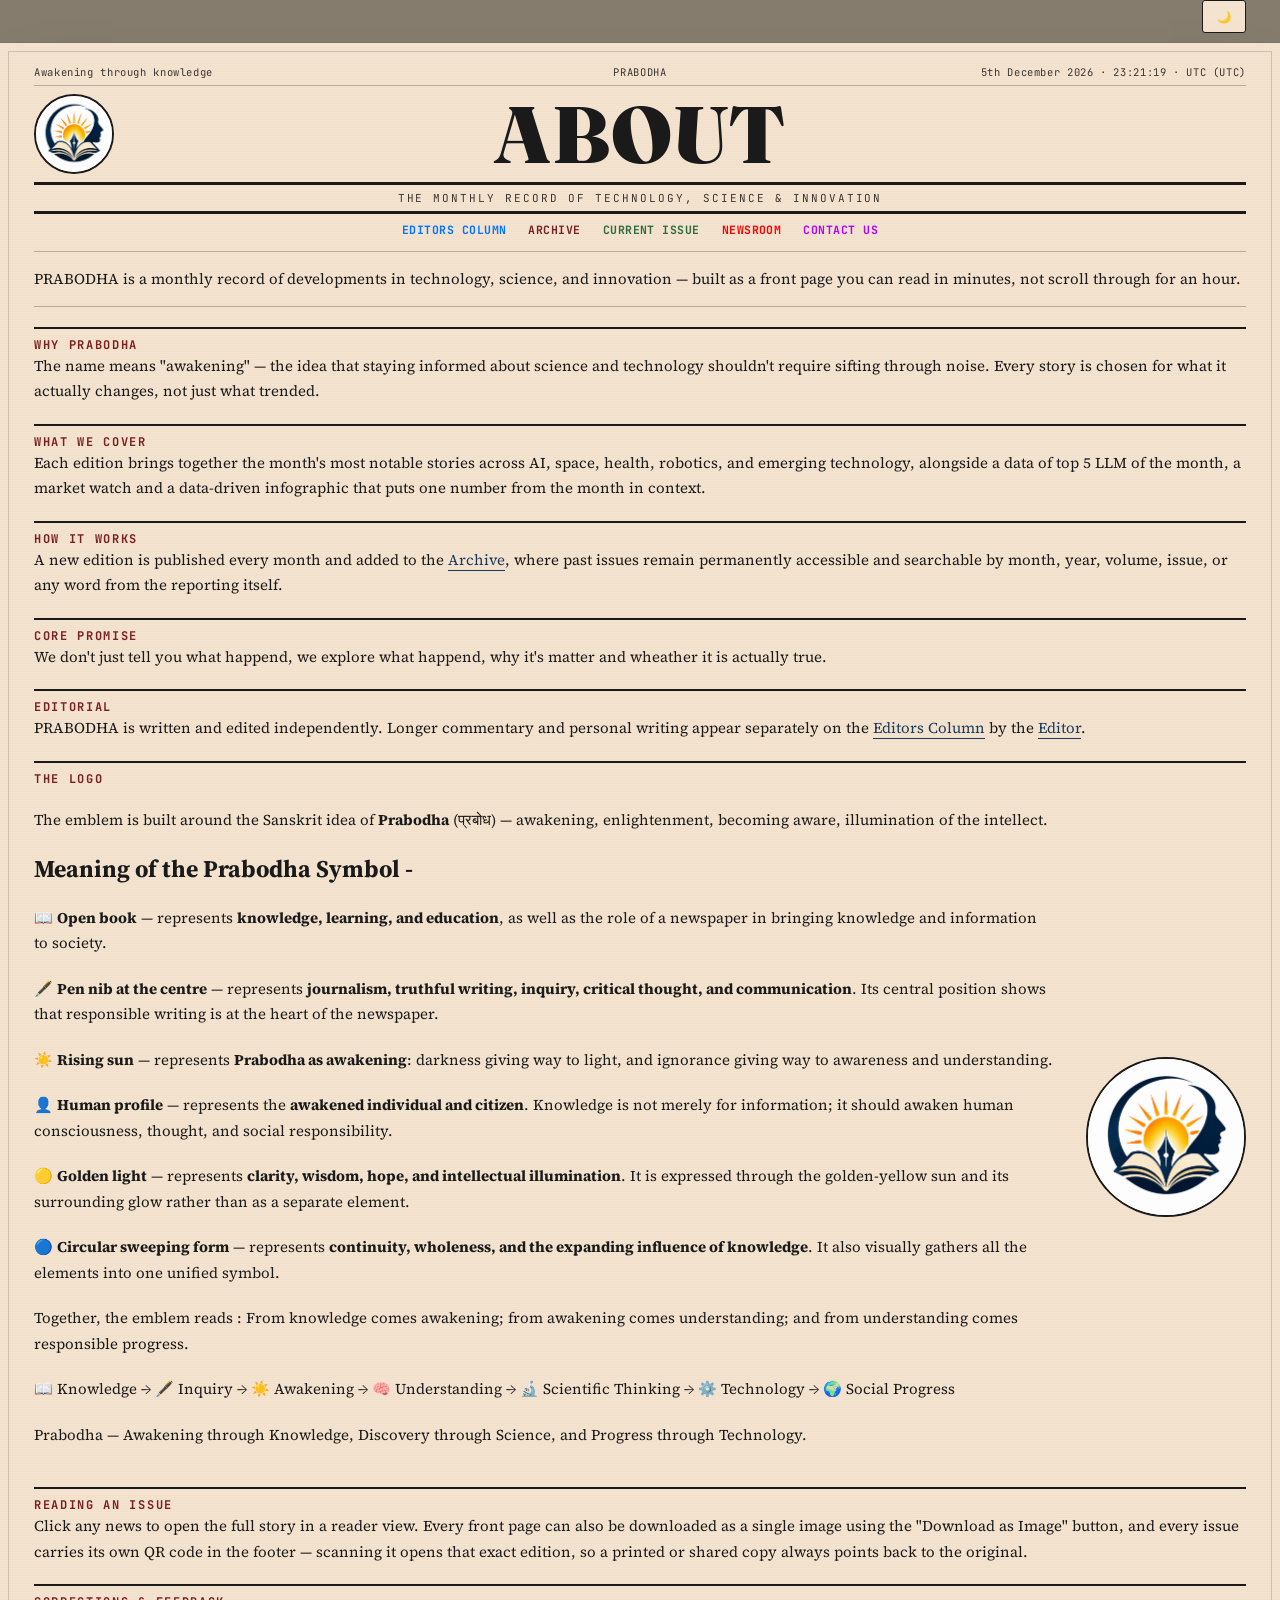
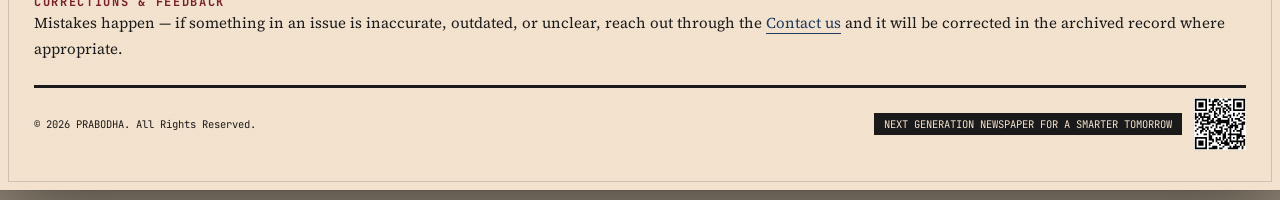
==== commit 9f02e785: "Integrate Google Analytics tracking script Added Google Analytics tracking code to the page." ====
--- a/about.html
+++ b/about.html
@@ -16,6 +16,15 @@
 </script>
 <link rel="icon" type="image/png" href="image\PRABODHA - LOGObg.png">
 </head>
+  <!-- Google tag (gtag.js) -->
+<script async src="https://www.googletagmanager.com/gtag/js?id=G-0J1DPM3Y95"></script>
+<script>
+  window.dataLayer = window.dataLayer || [];
+  function gtag(){dataLayer.push(arguments);}
+  gtag('js', new Date());
+
+  gtag('config', 'G-0J1DPM3Y95');
+</script>
 <body>
 
 <div class="page-toolbar no-print">
@@ -219,4 +228,4 @@
   updateThemeBtn();
 </script>
 </body>
-</html>+</html>
--- a/style.css
+++ b/style.css
@@ -165,7 +165,7 @@
 .sections a.archive-link{color:var(--red); font-weight:700;}
 .sections a.current-link{color:var(--green); font-weight:700;}
 .sections a.about-link{color:#ff7002; font-weight:700;}
-.sections a.newsroom-link{color:#fcbd01; font-weight:700;}
+.sections a.newsroom-link{color:#fc0101; font-weight:700;}
 .sections a.editors-link{color:#0173ff; font-weight:700;}
 .sections a.contact-link{color:#b103fc; font-weight:700;}
 
@@ -966,4 +966,24 @@
   .logo-about {
     flex-direction: column;
   }
-}+}
+/* ---------- ARTICLE ID (visible only inside opened article) ---------- */
+.article-id-display {
+  margin-top: 14px;
+  padding-top: 10px;
+  border-top: 1px dashed var(--rule);
+  font-family: 'JetBrains Mono', monospace;
+  font-size: 10px;
+  letter-spacing: 0.08em;
+  color: var(--ink-soft);
+}
+.article-id-display code {
+  font-family: 'JetBrains Mono', monospace;
+  font-size: 10px;
+  letter-spacing: 0.08em;
+  color: var(--ink-soft);
+  margin-left: 4px;
+  background: none;
+  border: none;
+  padding: 0;
+}
